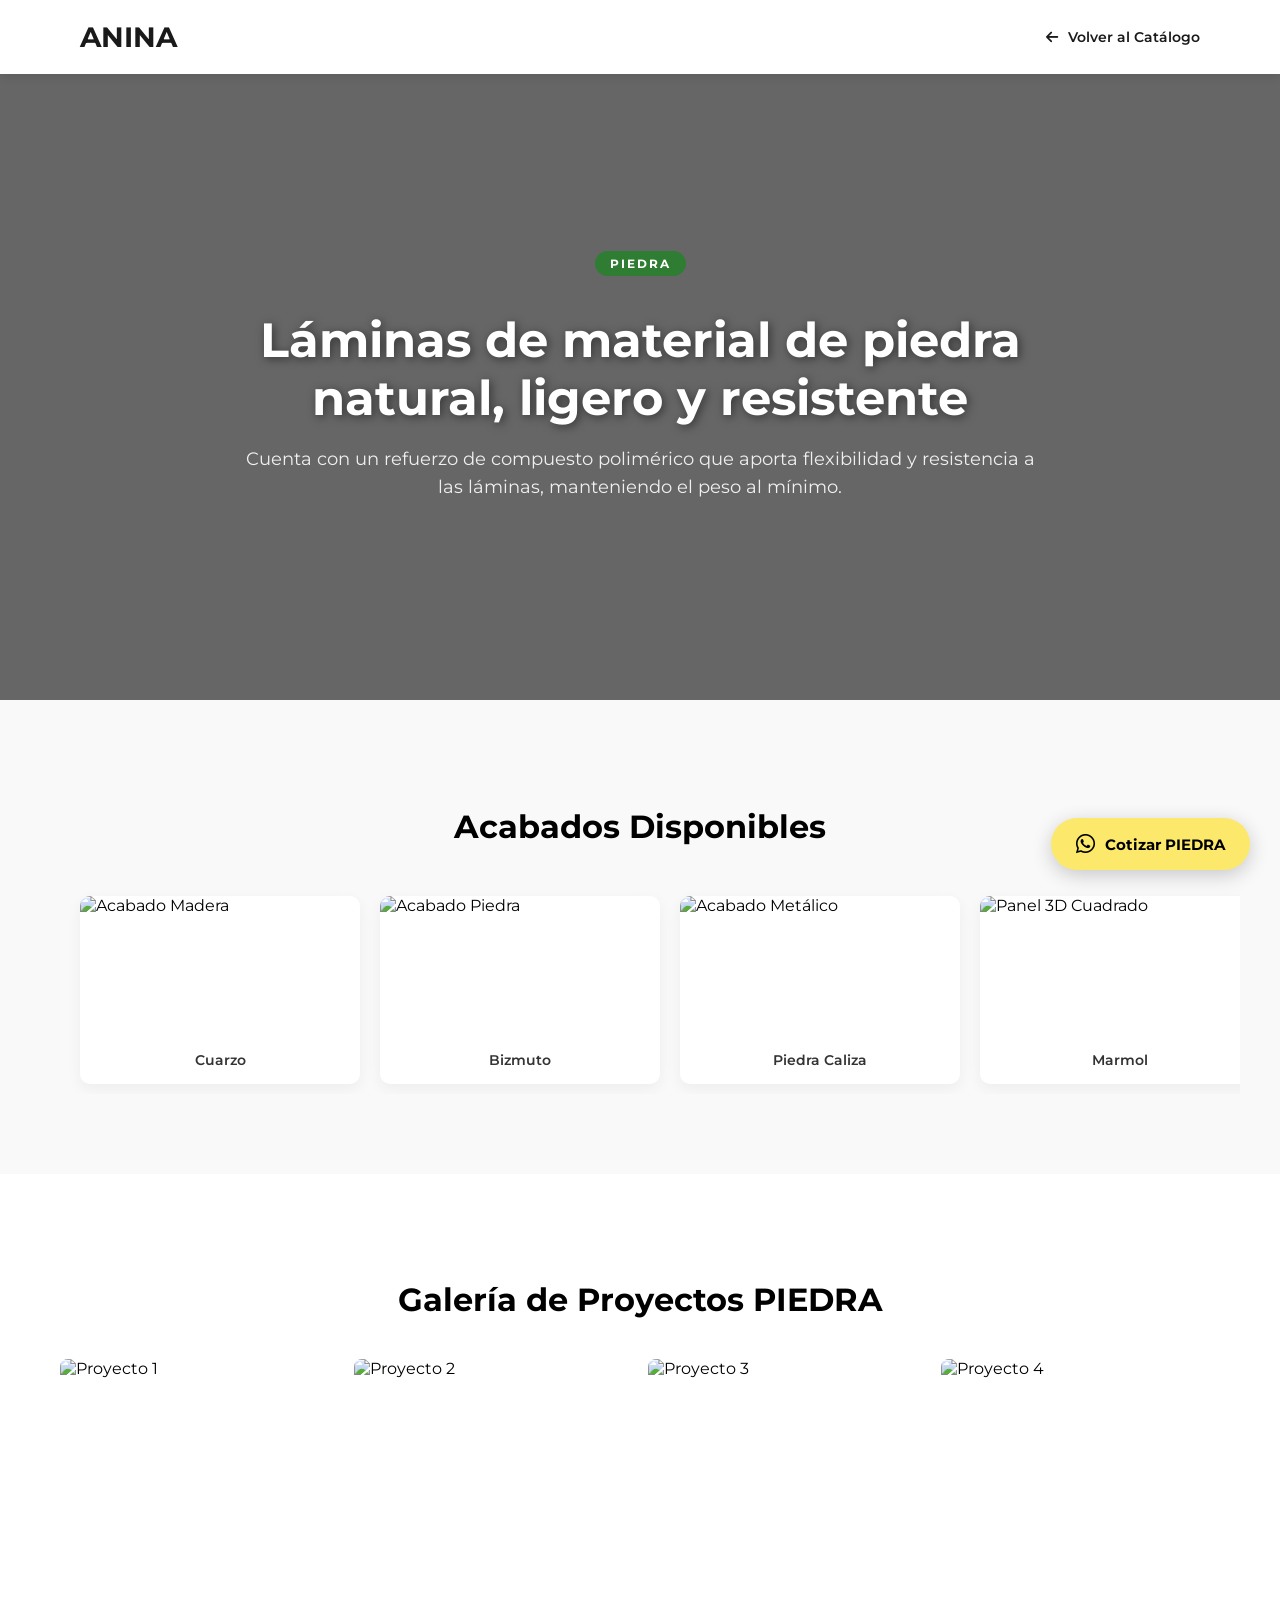
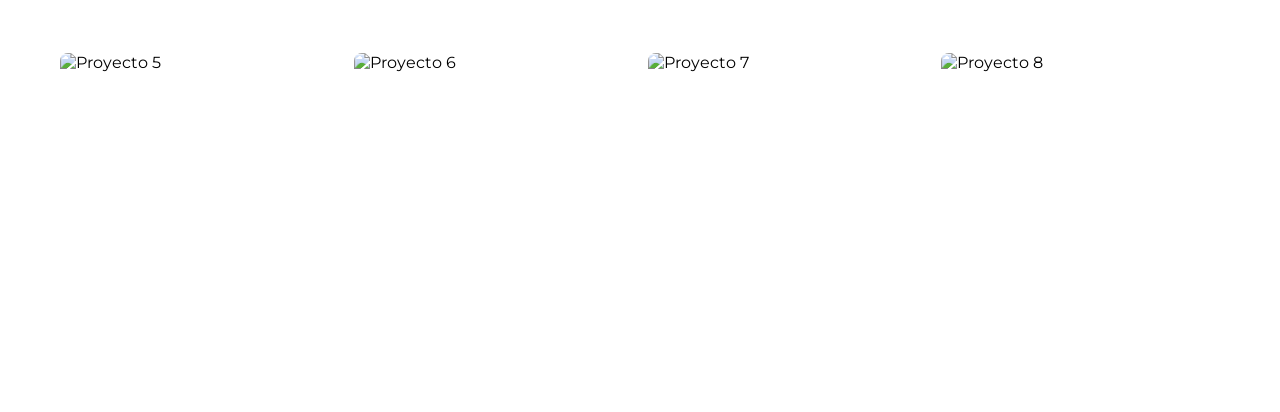
==== PIEDRA.html @ c913afcb "Add files via upload" ====
<!DOCTYPE html>
<html lang="es">
<head>
    <meta charset="UTF-8">
    <meta name="viewport" content="width=device-width, initial-scale=1.0">
    <title>PIEDRA - Paneles 3D | ANINA</title>
    <link rel="stylesheet" href="css/style.css">
    <link href="https://fonts.googleapis.com/css2?family=Montserrat:wght@300;400;600;700&display=swap" rel="stylesheet">
    <link rel="stylesheet" href="https://cdnjs.cloudflare.com/ajax/libs/font-awesome/6.4.0/css/all.min.css">
</head>
<body>

    <!-- BARRA SUPERIOR SIMPLIFICADA (Para volver atrás) -->
    <nav id="navbar">
        <div class="nav-container">
            <div class="logo">ANINA</div>
            <a href="index.html" class="btn-volver"><i class="fa-solid fa-arrow-left"></i> Volver al Catálogo</a>
        </div>
    </nav>

    <!-- HERO DEL PRODUCTO (Imagen referencial + Descripción) -->
    <header class="producto-detalle-hero" style="background-image: linear-gradient(rgba(0,0,0,0.6), rgba(0,0,0,0.6)), url('imagenes/PIEDRA/piedra6.jpg');">
        <div class="producto-hero-contenido">
            <span class="marca-badge">PIEDRA</span>
            <h1>Láminas de material de piedra natural, ligero y resistente</h1>
            <p>Cuenta con un refuerzo de compuesto polimérico que aporta flexibilidad y resistencia a las láminas, manteniendo el peso al mínimo.</p>
        </div>
    </header>

    <!-- CARRUSEL DE ACABADOS (Rectángulos) -->
    <section class="seccion-acabados">
        <h2>Acabados Disponibles</h2>
        <div class="carrusel-rectangulos" id="carrusel-acabados">
            <!-- Textura 1 -->
            <div class="rectangulo-acabado">
                <img src="imagenes/3DWALL/3D6.jpg" alt="Acabado Madera" class="img-textura">
                <p>Cuarzo</p>
            </div>
            <!-- Textura 2 -->
            <div class="rectangulo-acabado">
                <img src="imagenes/3DWALL/piedra1.jpg" alt="Acabado Piedra" class="img-textura">
                <p>Bizmuto</p>
            </div>
            <!-- Textura 3 -->
            <div class="rectangulo-acabado">
                <img src="imagenes/3DWALL/piedra2.jpg" alt="Acabado Metálico" class="img-textura">
                <p>Piedra Caliza</p>
            </div>
            <!-- Textura 4 -->
            <div class="rectangulo-acabado">
                <img src="imagenes/3DWALL/piedra3.jpg" alt="Panel 3D Cuadrado" class="img-textura">
                <p>Marmol</p>
            </div>
            <!-- Textura 5 -->
            <div class="rectangulo-acabado">
                <img src="imagenes/3DWALL/3D8.jpg" alt="Vinil" class="img-textura">
                <p>Obsidiana</p>
            </div>
        </div>
    </section>

    <!-- GALERÍA DE 8 MEJORES FOTOS -->
    <section class="seccion-galeria-producto">
        <h2>Galería de Proyectos PIEDRA</h2>
        <div class="grid-8-fotos">
            <!-- Ponemos la clase 'img-galeria' para que el visor de pantalla completa funcione automáticamente -->
            <div class="foto-grid"><img src="imagenes/PIEDRA/piedra1.JPG" class="img-galeria" alt="Proyecto 1"></div>
            <div class="foto-grid"><img src="imagenes/PIEDRA/piedra2.JPG" class="img-galeria" alt="Proyecto 2"></div>
            <div class="foto-grid"><img src="imagenes/PIEDRA/piedra3.jpg" class="img-galeria" alt="Proyecto 3"></div>
            <div class="foto-grid"><img src="imagenes/PIEDRA/piedra4.jpg" class="img-galeria" alt="Proyecto 4"></div>
            <div class="foto-grid"><img src="imagenes/PIEDRA/piedra5.jpg" class="img-galeria" alt="Proyecto 5"></div>
            <div class="foto-grid"><img src="imagenes/PIEDRA/piedra6.jpg" class="img-galeria" alt="Proyecto 6"></div>
            <div class="foto-grid"><img src="imagenes/PIEDRA/piedra7.jpg" class="img-galeria" alt="Proyecto 7"></div>
            <div class="foto-grid"><img src="imagenes/PIEDRA/piedra8.jpg" class="img-galeria" alt="Proyecto 8"></div>
        </div>
    </section>

    <!-- MODAL PANTALLA COMPLETA (Reutilizado) -->
    <div id="modal-imagen" class="modal">
        <span class="cerrar-modal">&times;</span>
        <img class="modal-contenido" id="img-ampliada" src="" alt="Imagen ampliada">
    </div>

    <!-- BOTÓN FLOTANTE WHATSAPP -->
    <a href="https://wa.me/51949272258?text=Hola,%20me%20interesa%20la%20linea%20PIEDRA%20y%20quisiera%20pedir%20un%20presupuesto." class="btn-flotante-wa" target="_blank">
        <i class="fa-brands fa-whatsapp"></i> Cotizar PIEDRA
    </a>

    <!-- SCRIPT (Reutilizamos el mismo archivo) -->
    <script src="js/script.js"></script>
</body>
</html>
---- css/style.css ----
/* =======================================================
   ANINA PERÚ - CATÁLOGO PREMIUM
   Hoja de Estilos Principal
======================================================= */

:root {
    --color-acento: #2e7d32;
    --color-texto-oscuro: #1a1a1a;
    --color-gris-sidebar: #5a5a5a;
    --color-fondo: #ffffff;
}

/* --- REGLA DE ORO: PREVENIR DESBORDAMIENTO HORIZONTAL --- */
* {
    box-sizing: border-box; /* Hace que el padding no aumente el tamaño del 100% */
}

html, body {
    overflow-x: hidden; /* Corta de raíz cualquier elemento que intente salirse a la derecha */
    width: 100%;
}

html { 
    scroll-behavior: smooth; 
}

body { 
    margin: 0; 
    padding: 0; 
    font-family: 'Montserrat', sans-serif; 
}

/* --- REGLA GLOBAL: PREVENIR ARRASTRE NATIVO DE IMÁGENES --- */
.img-galeria, .textura-img, .img-proyecto {
    -webkit-user-drag: none;
    -webkit-user-drag: none;
    user-select: none;
}

/* =======================================================
   1. BARRA DE NAVEGACIÓN (HEADER)
======================================================= */
#navbar {
    position: fixed;
    top: 0;
    width: 100%;
    padding: 20px 0;
    background-color: #ffffff;
    box-shadow: 0 2px 10px rgba(0,0,0,0.1);
    z-index: 3000;
    transition: background-color 0.4s ease;
}

#navbar.menu-open {
    background-color: var(--color-gris-sidebar);
    box-shadow: none;
}

.nav-container {
    display: flex;
    align-items: center;
    max-width: 1200px;
    margin: 0 auto;
    padding: 0 40px;
}

.nav-left {
    display: flex;
    align-items: center;
    gap: 20px;
}

.logo {
    font-size: 28px;
    font-weight: 700;
    color: var(--color-texto-oscuro);
    transition: color 0.4s ease;
}

#navbar.menu-open .logo {
    color: #ffffff;
}

.nav-links {
    list-style: none; 
    display: flex; 
    align-items: center; 
    gap: 30px; 
    margin: 0 0 0 40px; 
    padding: 0;
}

.nav-links li a {
    color: var(--color-texto-oscuro); 
    text-decoration: none; 
    font-weight: 600; 
    font-size: 14px; 
    text-transform: uppercase; 
    transition: color 0.3s ease;
}

.nav-links li a:hover { 
    color: var(--color-acento); 
}

.btn-cotiza {
    background-color: var(--color-texto-oscuro);
    color: #ffffff !important;
    padding: 10px 20px;
    border-radius: 5px;
}

.btn-cotiza:hover { 
    background-color: var(--color-acento); 
}

.lang-toggle {
    margin-left: auto; 
    text-decoration: none;
    color: var(--color-texto-oscuro);
    font-size: 13px;
    font-weight: 600;
    border: 1px solid var(--color-texto-oscuro);
    padding: 5px 12px;
    border-radius: 20px;
    transition: all 0.3s ease;
}

#navbar.menu-open .lang-toggle {
    color: #ffffff;
    border-color: #ffffff;
}

/* =======================================================
   2. MENÚ HAMBURGUESA Y SIDEBAR
======================================================= */
.menu-toggle {
    display: none; 
    flex-direction: column;
    cursor: pointer;
    gap: 6px;
    width: 25px;
}

.bar {
    width: 100%; 
    height: 3px; 
    background-color: #888888; 
    transition: all 0.3s ease;
}

.menu-toggle.open .bar:nth-child(1) {
    transform: translateY(9px) rotate(45deg);
    background-color: #ffffff; 
}
.menu-toggle.open .bar:nth-child(2) { opacity: 0; }
.menu-toggle.open .bar:nth-child(3) {
    transform: translateY(-9px) rotate(-45deg);
    background-color: #ffffff;
}

.sidebar {
    position: fixed;
    top: 0;
    left: -100%;
    width: 280px;
    height: 100vh;
    background-color: var(--color-gris-sidebar);
    z-index: 2000;
    transition: left 0.4s ease;
    display: flex;
    flex-direction: column;
    padding-top: 100px;
    overflow-y: auto;
}

.sidebar.active { left: 0; }

.sidebar-links {
    list-style: none; 
    padding: 0; 
    margin: 0; 
    display: flex; 
    flex-direction: column; 
    gap: 30px;
}

.sidebar-links li a {
    color: #ffffff; 
    text-decoration: none; 
    font-size: 16px; 
    font-weight: 600; 
    text-transform: uppercase; 
    padding-left: 30px; 
    display: block;
}

.sidebar-footer {
    margin-top: 50px; 
    margin-bottom: 40px;
    display: flex; 
    justify-content: center;
    width: 100%; 
}

.btn-cotiza-sidebar {
    color: #ffffff;
    border: 2px solid #ffffff;
    padding: 12px 40px;
    border-radius: 30px; 
    text-decoration: none; 
    font-weight: 600; 
    text-transform: uppercase; 
    font-size: 14px; 
    transition: all 0.3s ease;
}

.btn-cotiza-sidebar:hover {
    background-color: #ffffff;
    color: var(--color-gris-sidebar); 
}

/* =======================================================
   3. PORTADA DINÁMICA (HERO)
======================================================= */
#hero {
    height: 100vh; 
    display: flex; 
    align-items: center; 
    justify-content: center; 
    text-align: center;
    background-color: #000;
    position: relative; 
    overflow: hidden;
}

.hero-bg {
    position: absolute;
    top: 0;
    left: 0;
    width: 100%;
    height: 100%;
    background-size: cover;
    background-position: center;
    transition: opacity 2s ease-in-out;
    z-index: 1; 
    opacity: 0; 
}

.hero-bg.active { opacity: 1; }

.hero-content {
    color: white; 
    z-index: 2; 
    position: relative; 
    background: transparent;
    padding: 40px; 
    max-width: 800px;
    margin-top: 50px;
    text-shadow: 2px 2px 10px rgba(0, 0, 0, 0.8);
}

.hero-content h1 { 
    font-size: 3.5rem; 
    margin-bottom: 15px; 
    letter-spacing: 1px; 
}

/* =======================================================
   NUEVA SECCIÓN: NOVEDADES (Estilo Cosentino)
======================================================= */
.seccion-novedades {
    background-color: #e9e9e9; /* Gris clarito de la imagen */
    padding: 80px 40px;
    width: 100%;
}

/* Cabecera, Controles y Barra de Progreso */
.novedades-titulo-link {
    font-size: 13px;
    letter-spacing: 1px;
    color: #333;
    margin-bottom: 30px;
    display: flex;
    align-items: center;
    gap: 10px;
}
.flecha-diagonal { font-size: 16px; }

.novedades-controles {
    display: flex;
    align-items: center;
    justify-content: space-between;
    margin-bottom: 40px;
    gap: 20px;
}

.progreso-wrapper {
    flex-grow: 1;
    display: flex;
    align-items: center;
    gap: 20px;
}

#contador-novedades {
    font-size: 14px;
    font-weight: 600;
    color: #1a1a1a;
}

.barra-fondo {
    flex-grow: 1;
    height: 1px;
    background-color: #cccccc; /* Línea gris inactiva */
    position: relative;
}

.barra-activa {
    position: absolute;
    top: -1px;
    left: 0;
    height: 3px;
    width: 25%; /* Empieza en un cuarto (01/04) */
    background-color: #1a1a1a; /* Línea negra activa */
    transition: width 0.3s ease;
}

.flechas-navegacion {
    display: flex;
    gap: 15px;
}

.btn-flecha {
    background: transparent;
    border: none;
    font-size: 18px;
    color: #999;
    cursor: pointer;
    transition: color 0.3s;
}
.btn-flecha:hover { color: #1a1a1a; }

/* El Carrusel */
.carrusel-novedades {
    display: flex;
    gap: 20px;
    overflow-x: auto;
    scroll-snap-type: x mandatory;
    cursor: grab;
    scrollbar-width: none;
}
.carrusel-novedades::-webkit-scrollbar { display: none; }

/* Las Tarjetas */
.novedad-item {
    flex: 0 0 105%;
    max-width: 750px;
    aspect-ratio: 16 / 10; /* Formato rectangular apaisado */
    position: relative;
    overflow: hidden;
    scroll-snap-align: center;
}

.img-novedad {
    width: 100%;
    height: 100%;
    object-fit: cover;
    display: block;
    -webkit-user-drag: none;
    transition: transform 0.6s ease;
}
.novedad-item:hover .img-novedad { transform: scale(1.05); }

/* Textos sobre la imagen */
.novedad-overlay {
    position: absolute;
    top: 0;
    left: 0;
    width: 100%;
    height: 100%;
    background: rgba(0,0,0,0.25); /* Ligero oscurecimiento global */
    padding: 30px;
    display: flex;
    flex-direction: column;
    justify-content: space-between;
    pointer-events: none;
}

.novedad-marca {
    color: #ffffff;
    font-size: 12px;
    text-transform: uppercase;
    letter-spacing: 1px;
    margin-bottom: 5px;
    display: block;
}

.novedad-titulo {
    color: #ffffff;
    font-size: 22px;
    font-weight: 300; /* Letra delgada y elegante */
    margin: 0;
    line-height: 1.3;
}

/* Botones inferiores en la tarjeta */
.novedad-bottom {
    display: flex;
    justify-content: space-between;
    align-items: flex-end;
}

.btn-mas {
    background: rgba(255,255,255,0.2);
    border: 1px solid #ffffff;
    color: #ffffff;
    width: 40px;
    height: 40px;
    border-radius: 50%;
    font-size: 20px;
    display: flex;
    align-items: center;
    justify-content: center;
    pointer-events: auto;
    cursor: pointer;
    backdrop-filter: blur(5px);
    transition: background 0.3s;
}
.btn-mas:hover { background: #ffffff; color: #000; }

.tag-new {
    background-color: #fcf4b6; /* Amarillo pálido de la imagen */
    color: #000;
    font-size: 11px;
    font-weight: 600;
    padding: 5px 12px;
    text-transform: uppercase;
}


/* =======================================================
   6. SECCIÓN SHOWROOMS (MOSAICO / FEED)
======================================================= */
.seccion-showrooms {
    background-color: #ffffff;
    padding: 100px 20px;
    width: 100%;
}

.showrooms-header {
    max-width: 1200px;
    margin: 0 auto 40px auto;
    position: relative;
    display: flex;
    justify-content: center;
    align-items: center;
}

.showrooms-header h2 {
    color: #000000;
    text-transform: uppercase;
    font-size: 2.5rem;
    text-align: center;
    margin: 0;
    letter-spacing: 2px;
}

.btn-vista {
    position: absolute;
    right: 0;
    background: transparent;
    border: 2px solid #000000;
    color: #000000;
    padding: 8px 20px;
    border-radius: 30px;
    font-weight: 600;
    font-family: 'Montserrat', sans-serif;
    cursor: pointer;
    transition: all 0.3s ease;
}

.btn-vista:hover {
    background: #000000;
    color: #ffffff;
}

.vista-mosaico::-webkit-scrollbar, 
.vista-feed::-webkit-scrollbar {
    display: none;
}

.vista-mosaico {
    display: grid;
    grid-template-rows: repeat(2, 1fr);
    grid-auto-columns: 280px;
    grid-auto-flow: column;
    gap: 15px;
    overflow-x: auto;
    scroll-snap-type: x mandatory;
    padding-bottom: 20px;
    scrollbar-width: none;
}

.vista-mosaico .showroom-item {
    scroll-snap-align: start;
    aspect-ratio: 1 / 1;
    overflow: hidden;
}

.vista-feed {
    display: flex;
    overflow-x: auto;
    scroll-snap-type: x mandatory;
    gap: 20px;
    padding-bottom: 20px;
    scrollbar-width: none;
}

.vista-feed .showroom-item {
    flex: 0 0 100%;
    max-width: 600px;
    margin: 0 auto;
    scroll-snap-align: center;
    aspect-ratio: 4 / 5;
    overflow: hidden;
    border-radius: 10px;
}

.showroom-item img {
    width: 100%;
    height: 100%;
    object-fit: cover;
    display: block;
    cursor: pointer;
    transition: transform 0.4s ease;
}

.vista-mosaico .showroom-item:hover img { transform: scale(1.05); }

#contenedor-showrooms { cursor: grab; }

/* =======================================================
   7. SECCIÓN PROYECTOS DESTACADOS
======================================================= */
.seccion-proyectos {
    background-color: #f4f4f4;
    padding: 100px 0;
    width: 100%;
}

.proyectos-header h2 {
    text-align: center;
    font-size: 2.5rem;
    color: var(--color-texto-oscuro);
    margin-bottom: 40px;
    text-transform: uppercase;
    letter-spacing: 1px;
}

.carrusel-proyectos {
    display: flex;
    gap: 30px;
    overflow-x: auto;
    scroll-snap-type: x mandatory;
    padding: 20px 40px;
    cursor: grab;
    scrollbar-width: none;
}

.carrusel-proyectos::-webkit-scrollbar { display: none; }

.proyecto-item {
    flex: 0 0 90%;
    max-width: 550px;
    aspect-ratio: 4 / 5; 
    position: relative;
    border-radius: 20px; 
    overflow: hidden;
    scroll-snap-align: center;
    box-shadow: 0 10px 25px rgba(0,0,0,0.15); 
}

.img-proyecto {
    width: 100%;
    height: 100%;
    object-fit: cover;
    display: block;
    transition: transform 0.5s ease;
}

.proyecto-item:hover .img-proyecto { transform: scale(1.05); }

.proyecto-overlay {
    position: absolute;
    bottom: 0;
    left: 0;
    width: 100%;
    background: linear-gradient(to top, rgba(0,0,0,0.9) 0%, rgba(0,0,0,0) 100%);
    padding: 50px 25px 25px 25px; 
    display: flex;
    flex-direction: column;
    align-items: flex-start;
    pointer-events: none;
}

.proyecto-desc {
    color: #ffffff;
    font-size: 1.1rem;
    font-weight: 500;
    margin: 0 0 12px 0;
    line-height: 1.4;
    text-shadow: 1px 1px 3px rgba(0,0,0,0.8);
}

.btn-ver-mas {
    color: #ffffff;
    text-decoration: none;
    font-size: 15px;
    font-weight: 700;
    display: flex;
    align-items: center;
    gap: 8px;
    text-transform: uppercase;
    pointer-events: auto;
    transition: color 0.3s ease;
}

.btn-ver-mas:hover { color: var(--color-acento); }

/* =======================================================
   8. VISOR DE PANTALLA COMPLETA (MODAL)
======================================================= */
.modal {
    display: none; 
    position: fixed;
    z-index: 4000;
    left: 0;
    top: 0;
    width: 100%;
    height: 100%;
    background-color: rgba(0,0,0,0.9);
}

.modal-contenido {
    margin: auto;
    display: block;
    width: 85%;
    max-width: 900px;
    max-height: 85vh;
    object-fit: contain;
    position: relative;
    top: 50%;
    transform: translateY(-50%);
    border-radius: 5px;
    box-shadow: 0 0 20px rgba(0,0,0,0.5);
    animation: zoomModal 0.3s ease;
}

@keyframes zoomModal {
    from { transform: translateY(-50%) scale(0.9); opacity: 0; }
    to { transform: translateY(-50%) scale(1); opacity: 1; }
}

.cerrar-modal {
    position: absolute;
    top: 30px;
    right: 40px;
    color: #f1f1f1;
    font-size: 50px;
    font-weight: bold;
    cursor: pointer;
    transition: 0.3s;
    line-height: 1;
}

.cerrar-modal:hover { color: var(--color-acento); }

/* =======================================================
   9. FOOTER (PIE DE PÁGINA)
======================================================= */
.footer-anina {
    background-color: #2b2b2b;
    color: #ffffff;
    padding: 60px 0;
    width: 100%;
}

.footer-container {
    max-width: 1200px;
    margin: 0 auto;
    padding: 0 40px;
    display: flex;
    justify-content: space-between;
    align-items: flex-start;
    flex-wrap: wrap;
    gap: 40px;
}

.footer-left {
    display: flex;
    flex-direction: column;
    gap: 15px;
}

.footer-logo {
    font-size: 28px;
    font-weight: 700;
    margin: 0;
    color: #ffffff;
    letter-spacing: 1px;
}

.footer-direccion {
    font-size: 14px;
    color: #b0b0b0;
    line-height: 1.6;
    margin: 0;
}

.footer-derechos {
    font-size: 12px;
    color: #777777;
    margin-top: 20px;
}

.footer-right {
    display: flex;
    flex-direction: column;
    align-items: flex-end;
    gap: 20px;
}

.redes-sociales { display: flex; gap: 15px; }

.btn-red-social {
    color: #ffffff;
    text-decoration: none;
    font-size: 16px; /* Ajustado para los íconos de FontAwesome */
    display: flex;
    align-items: center;
    justify-content: center;
    width: 40px; /* Tamaño circular/cuadrado */
    height: 40px;
    border: 1px solid #ffffff;
    border-radius: 50%; /* Ahora los íconos son círculos perfectos */
    transition: all 0.3s ease;
}

.btn-red-social:hover {
    background-color: #ffffff;
    color: #2b2b2b;
}

.btn-contactar {
    background-color: var(--color-texto-oscuro);
    color: #ffffff;
    text-decoration: none;
    font-weight: 600;
    font-size: 15px;
    text-transform: uppercase;
    padding: 12px 35px;
    border: 2px solid #ffffff;
    border-radius: 30px;
    transition: all 0.3s ease;
}

.btn-contactar:hover {
    background-color: #ffffff;
    color: #2b2b2b;
}

/* =======================================================
   10. MEDIA QUERIES (RESPONSIVE CELULARES)
======================================================= */
@media screen and (max-width: 768px) {
    /* Navbar */
    .nav-links { display: none; } 
    .nav-container { padding: 0 20px; }
    .menu-toggle { display: flex; }
    
    /* Hero */
    .hero-content h1 { font-size: 2.2rem; }
    
    /* Showrooms */
    .showrooms-header {
        flex-direction: column;
        gap: 20px;
    }
    .btn-vista { position: static; }
    .showrooms-header h2 { font-size: 1.8rem; }
    .vista-mosaico { grid-auto-columns: 200px; }

    /* Footer */
    .footer-container {
        flex-direction: column;
        text-align: center;
        align-items: center; 
    }
    .footer-right { align-items: center; }
}

/* =======================================================
   BOTÓN FLOTANTE DE WHATSAPP GLOBAL
======================================================= */
.btn-flotante-wa {
    position: fixed; /* Esto hace que te persiga al hacer scroll */
    bottom: 30px;
    right: 30px;
    background-color: #fce86b; /* Mantenemos el amarillo premium */
    color: #000000;
    text-decoration: none;
    font-size: 15px;
    font-weight: 700;
    padding: 15px 25px;
    border-radius: 30px; /* Forma de píldora */
    display: flex;
    align-items: center;
    gap: 10px;
    box-shadow: 0 5px 20px rgba(0,0,0,0.2);
    z-index: 9999; /* Siempre por encima de las fotos y el modal */
    transition: transform 0.3s ease, background-color 0.3s ease;
}

.btn-flotante-wa:hover {
    transform: translateY(-5px); /* Se levanta un poquito al pasar el mouse */
    background-color: #fddb22;
}

.btn-flotante-wa i {
    font-size: 22px; /* Ícono de WhatsApp ligeramente más grande */
}

/* En celulares lo hacemos un poquito más compacto */
@media screen and (max-width: 768px) {
    .btn-flotante-wa {
        bottom: 20px;
        right: 20px;
        padding: 12px 20px;
        font-size: 14px;
    }
}



/* =======================================================
   NUEVA PÁGINA: DETALLE DE PRODUCTO (Ej. Minoflex)
======================================================= */
/* Botón volver arriba */
.btn-volver {
    margin-left: auto;
    text-decoration: none;
    color: var(--color-texto-oscuro);
    font-weight: 600;
    display: flex;
    align-items: center;
    gap: 10px;
    font-size: 14px;
}
.btn-volver:hover { color: var(--color-acento); }

/* Hero del Producto */
.producto-detalle-hero {
    height: 70vh;
    background-size: cover;
    background-position: center;
    background-attachment: fixed; /* Efecto parallax elegante */
    display: flex;
    align-items: center;
    justify-content: center;
    text-align: center;
    padding: 0 20px;
    margin-top: 70px; /* Por la barra superior */
}

.producto-hero-contenido {
    max-width: 800px;
    color: #ffffff;
}

.marca-badge {
    background-color: var(--color-acento);
    color: white;
    padding: 5px 15px;
    border-radius: 20px;
    font-size: 12px;
    font-weight: 700;
    letter-spacing: 2px;
    margin-bottom: 20px;
    display: inline-block;
}

.producto-hero-contenido h1 {
    font-size: 3rem;
    margin: 15px 0;
    text-shadow: 2px 2px 10px rgba(0,0,0,0.5);
}

.producto-hero-contenido p {
    font-size: 1.1rem;
    line-height: 1.6;
    color: #f0f0f0;
}

/* Carrusel de Acabados (Rectángulos) */
.seccion-acabados {
    padding: 80px 20px;
    background-color: #f9f9f9;
}

.seccion-acabados h2 {
    text-align: center;
    margin-bottom: 40px;
    font-size: 2rem;
}

.carrusel-rectangulos {
    display: flex;
    gap: 20px;
    overflow-x: auto;
    padding: 10px 40px;
    scroll-snap-type: x mandatory;
    cursor: grab;
    scrollbar-width: none;
    max-width: 1200px;
    margin: 0 auto;
}
.carrusel-rectangulos::-webkit-scrollbar { display: none; }

.rectangulo-acabado {
    flex: 0 0 280px; /* Ancho del rectángulo */
    scroll-snap-align: center;
    background: white;
    border-radius: 10px;
    overflow: hidden;
    box-shadow: 0 5px 15px rgba(0,0,0,0.05);
}

.img-textura {
    width: 100%;
    height: 140px; /* Menos altura para que sea rectángulo */
    object-fit: cover;
    display: block;
}

.rectangulo-acabado p {
    text-align: center;
    padding: 15px;
    margin: 0;
    font-weight: 600;
    font-size: 14px;
    color: #333;
}

/* Galería de 8 Fotos */
.seccion-galeria-producto {
    padding: 80px 20px;
    max-width: 1200px;
    margin: 0 auto;
}

.seccion-galeria-producto h2 {
    text-align: center;
    margin-bottom: 40px;
    font-size: 2rem;
}

.grid-8-fotos {
    display: grid;
    grid-template-columns: repeat(4, 1fr); /* 4 fotos por fila en PC */
    gap: 15px;
}

.foto-grid {
    aspect-ratio: 1 / 1;
    overflow: hidden;
    border-radius: 8px;
}

.foto-grid img {
    width: 100%;
    height: 100%;
    object-fit: cover;
    cursor: pointer;
    transition: transform 0.4s ease;
}

.foto-grid:hover img {
    transform: scale(1.1);
}

/* Adaptación para Celulares de la nueva página */
@media screen and (max-width: 768px) {
    .producto-hero-contenido h1 { font-size: 2rem; }
    .grid-8-fotos { grid-template-columns: repeat(2, 1fr); } /* 2 fotos por fila en celular */
}
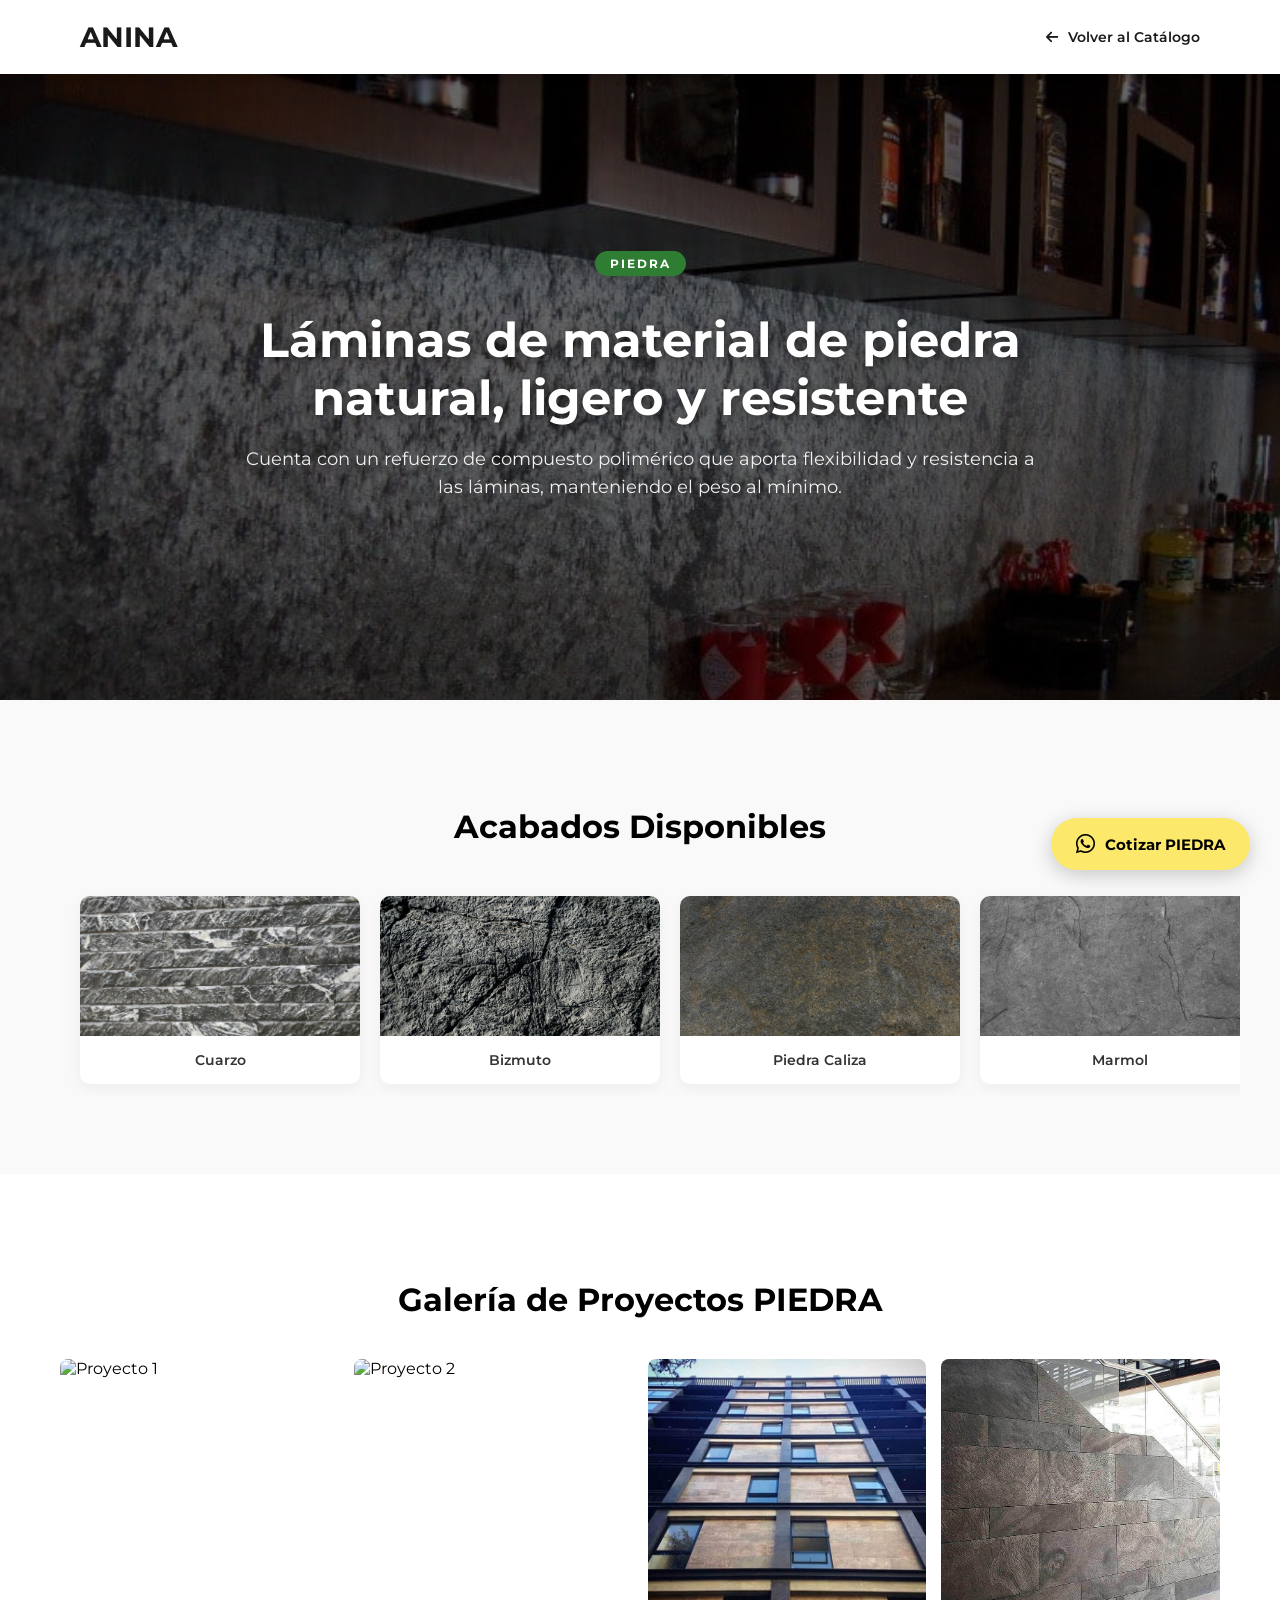
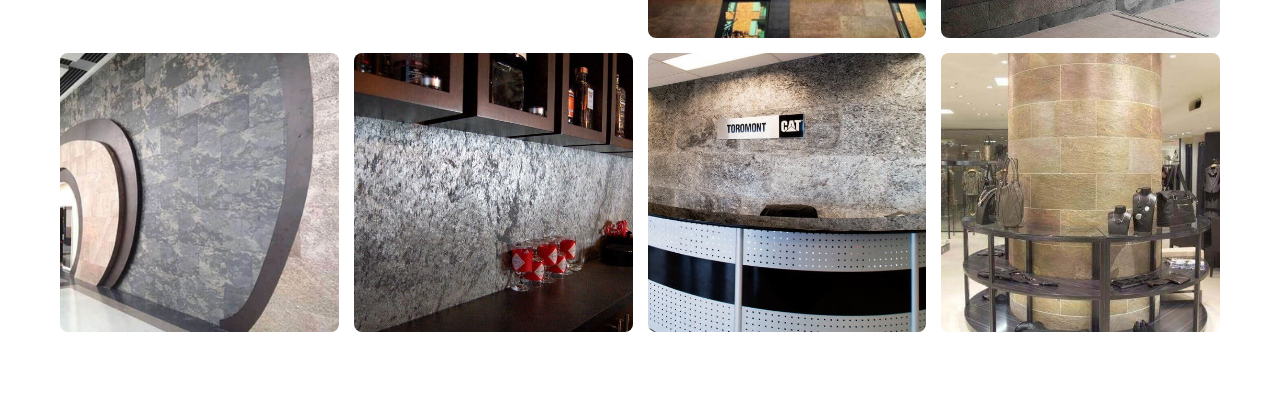
==== commit 50bb44ad: "Update PIEDRA.html" ====
--- a/PIEDRA.html
+++ b/PIEDRA.html
@@ -89,4 +89,4 @@
     <!-- SCRIPT (Reutilizamos el mismo archivo) -->
     <script src="js/script.js"></script>
 </body>
-</html>+</html>
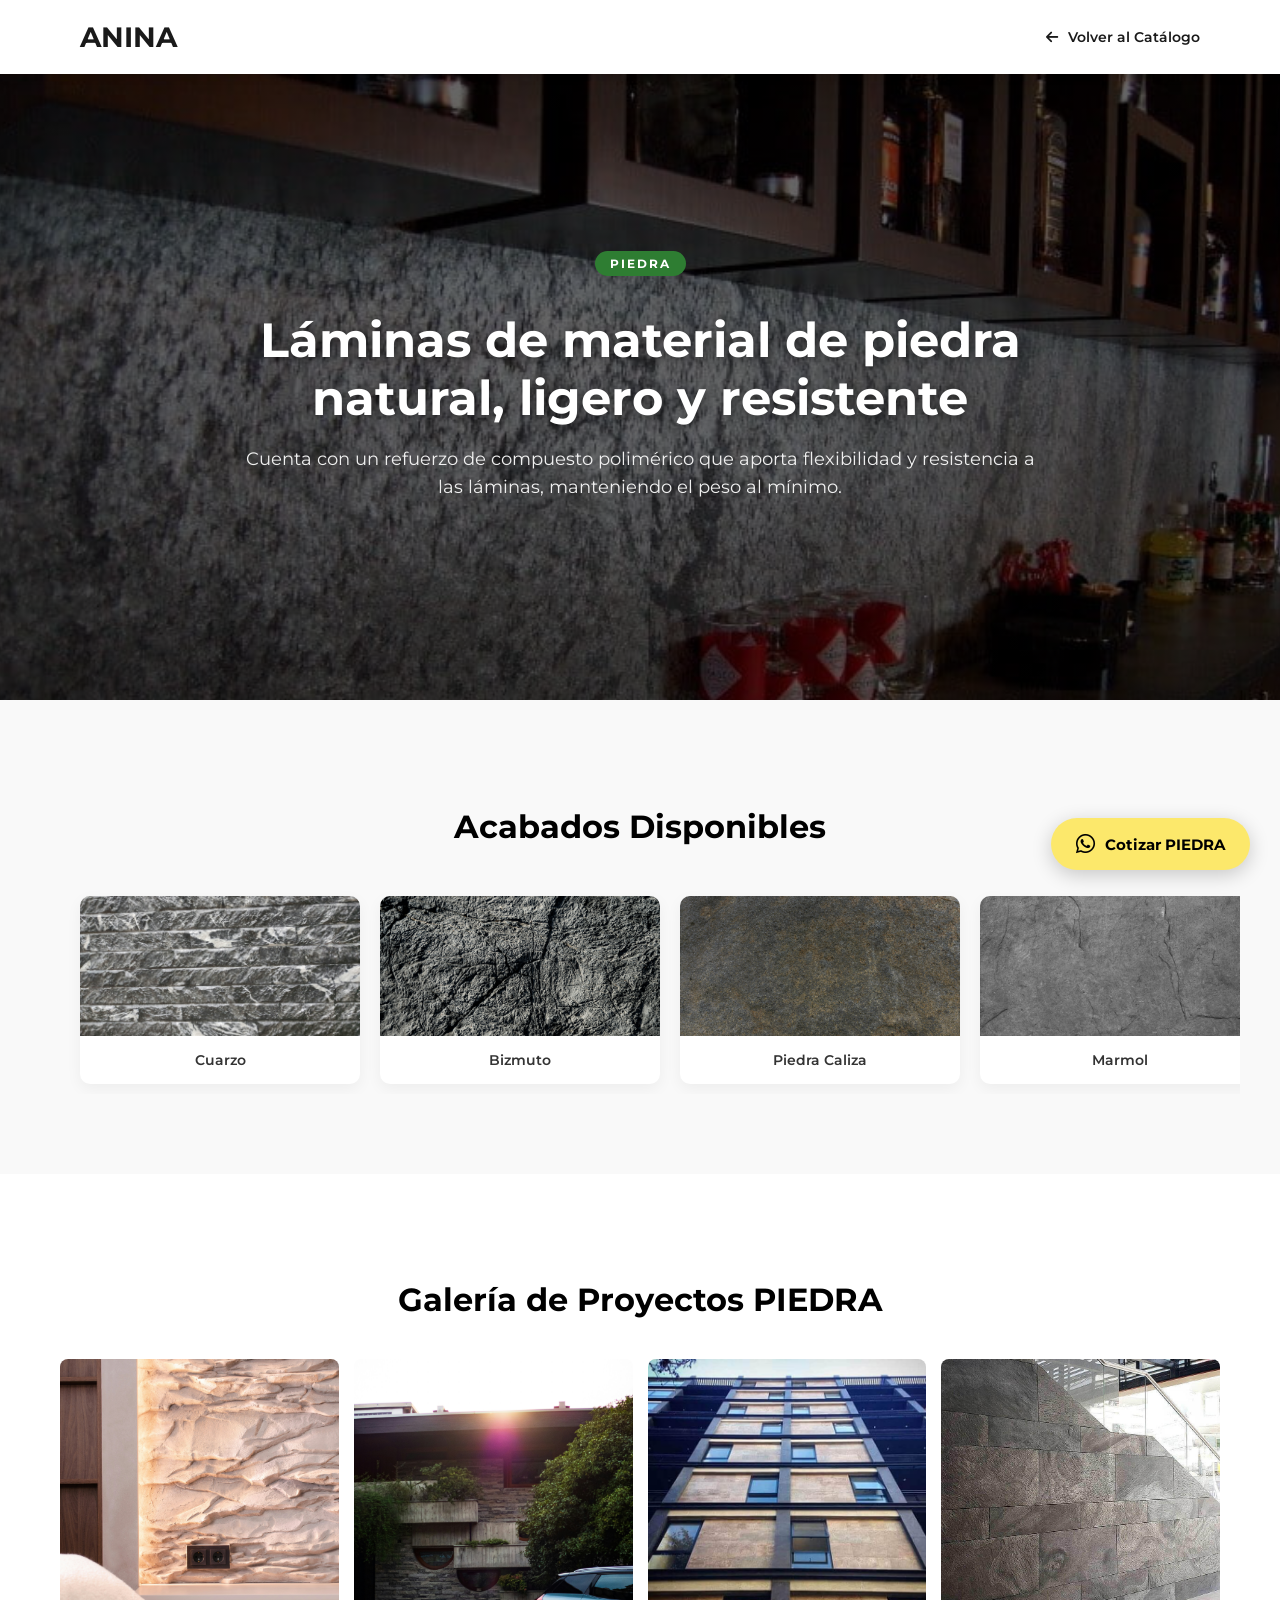
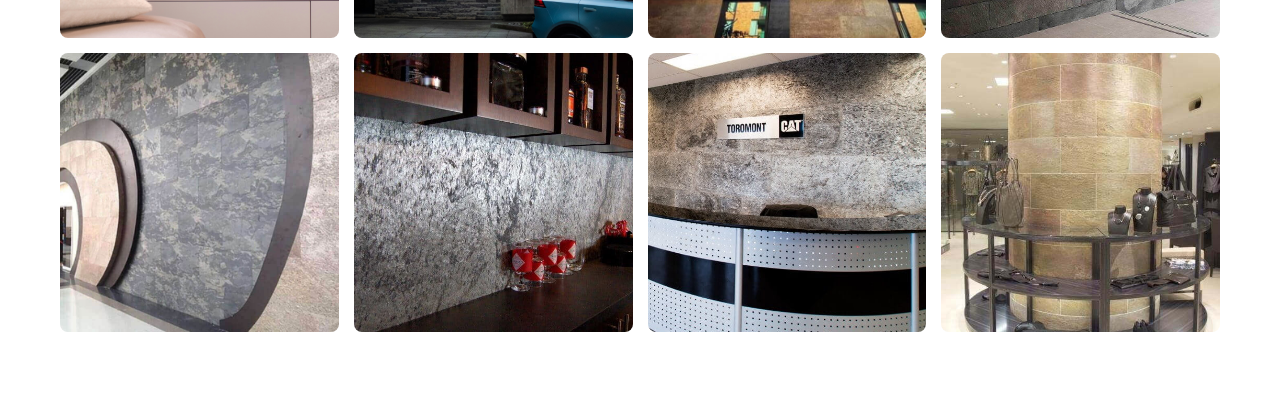
==== commit bfc4baaa: "Update PIEDRA.html" ====
--- a/PIEDRA.html
+++ b/PIEDRA.html
@@ -64,8 +64,8 @@
         <h2>Galería de Proyectos PIEDRA</h2>
         <div class="grid-8-fotos">
             <!-- Ponemos la clase 'img-galeria' para que el visor de pantalla completa funcione automáticamente -->
-            <div class="foto-grid"><img src="imagenes/PIEDRA/piedra1.JPG" class="img-galeria" alt="Proyecto 1"></div>
-            <div class="foto-grid"><img src="imagenes/PIEDRA/piedra2.JPG" class="img-galeria" alt="Proyecto 2"></div>
+            <div class="foto-grid"><img src="imagenes/PIEDRA/piedra13.jpg" class="img-galeria" alt="Proyecto 1"></div>
+            <div class="foto-grid"><img src="imagenes/PIEDRA/piedra14.jpg" class="img-galeria" alt="Proyecto 2"></div>
             <div class="foto-grid"><img src="imagenes/PIEDRA/piedra3.jpg" class="img-galeria" alt="Proyecto 3"></div>
             <div class="foto-grid"><img src="imagenes/PIEDRA/piedra4.jpg" class="img-galeria" alt="Proyecto 4"></div>
             <div class="foto-grid"><img src="imagenes/PIEDRA/piedra5.jpg" class="img-galeria" alt="Proyecto 5"></div>
